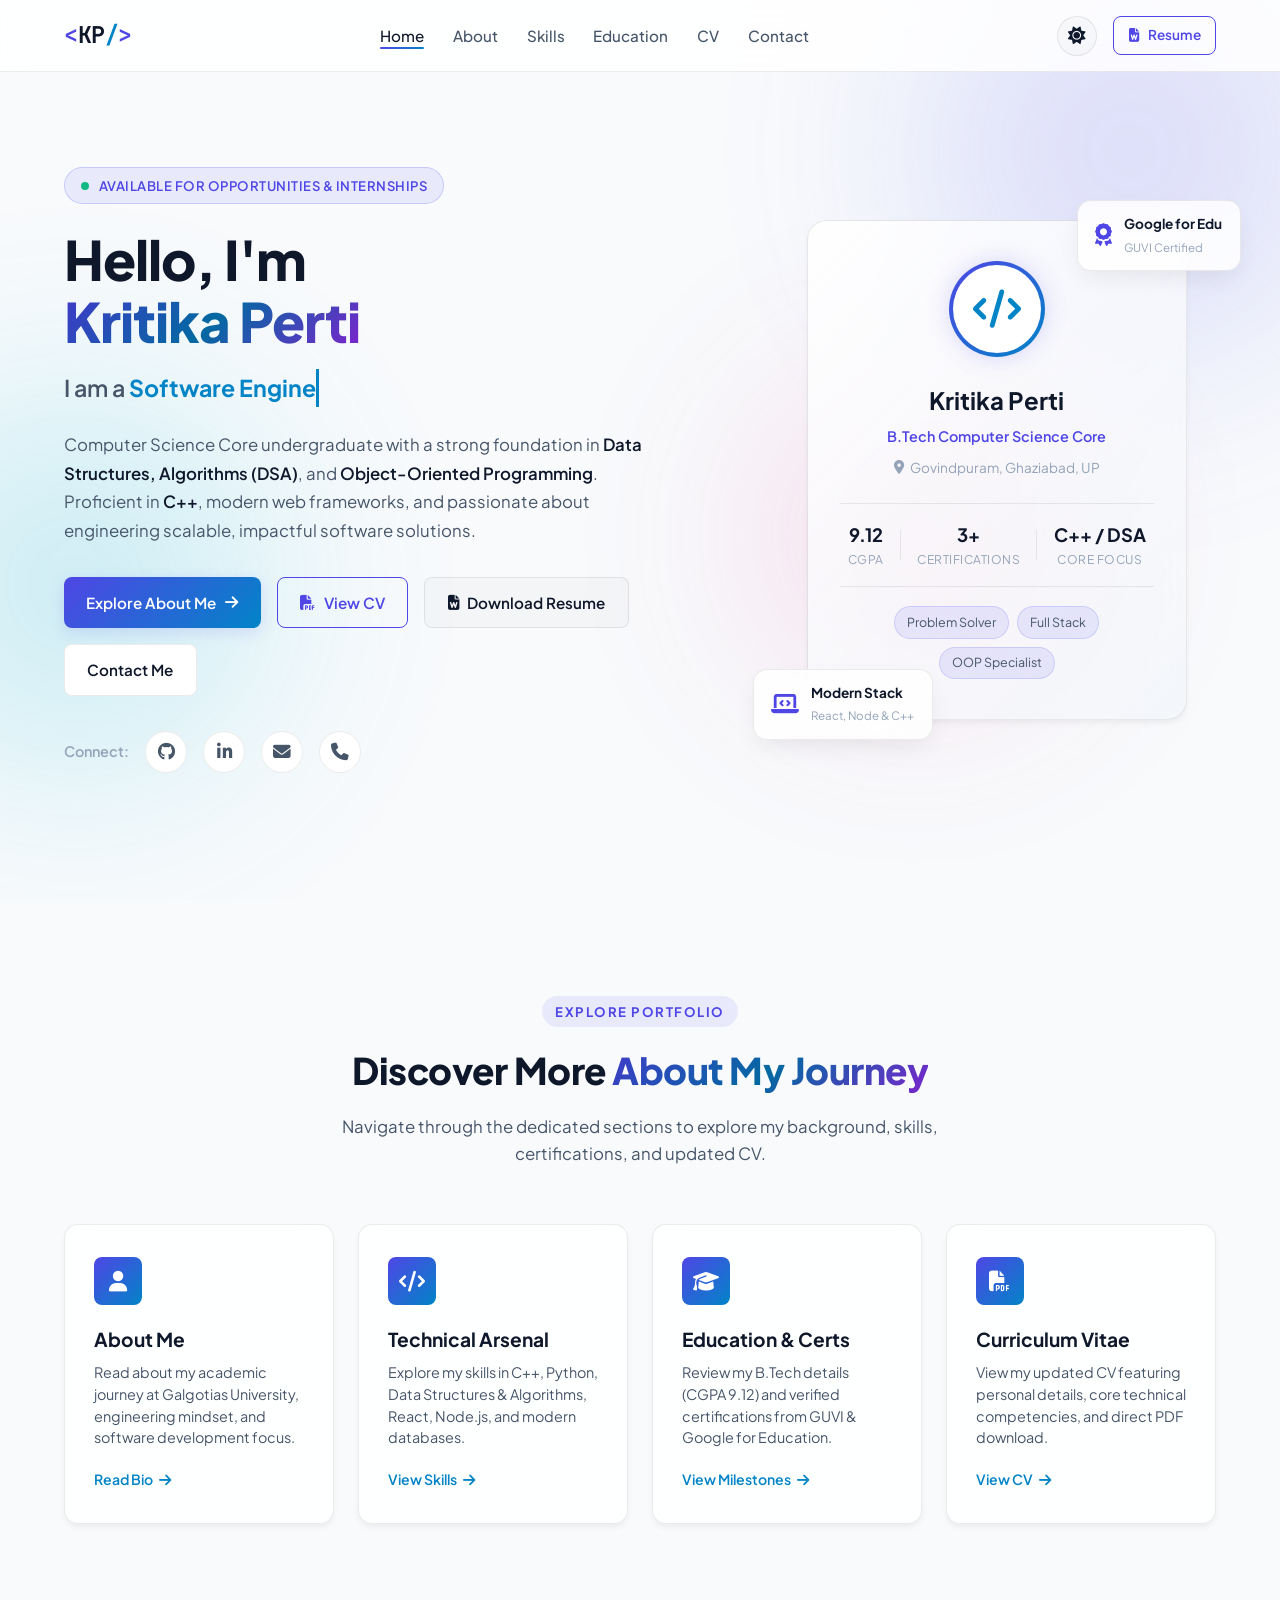
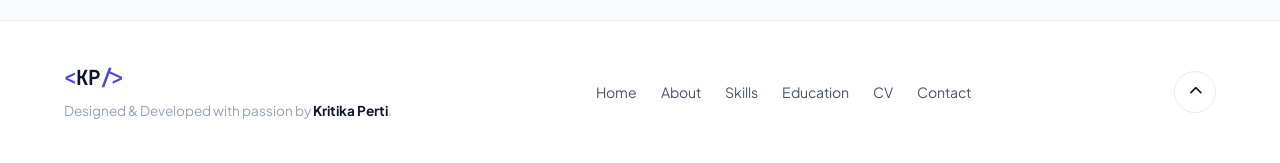
==== index.html @ fd6b256e "Initial commit: Multi-page portfolio and official CV website" ====
<!DOCTYPE html>
<html lang="en" data-theme="dark">
<head>
  <meta charset="UTF-8" />
  <meta name="viewport" content="width=device-width, initial-scale=1.0" />
  <title>Kritika Perti | Software Engineer & Developer</title>
  <meta name="description" content="Portfolio of Kritika Perti - Aspiring Software Engineer, C++ & DSA enthusiast, and Full Stack Developer." />
  
  <!-- Google Fonts -->
  <link rel="preconnect" href="https://fonts.googleapis.com" />
  <link rel="preconnect" href="https://fonts.gstatic.com" crossorigin />
  <link href="https://fonts.googleapis.com/css2?family=Plus+Jakarta+Sans:wght@300;400;500;600;700;800&family=JetBrains+Mono:wght@400;500&display=swap" rel="stylesheet" />

  <!-- Font Awesome Icons -->
  <link rel="stylesheet" href="https://cdnjs.cloudflare.com/ajax/libs/font-awesome/6.5.1/css/all.min.css" />

  <!-- Custom Stylesheet -->
  <link rel="stylesheet" href="style.css" />
</head>
<body>

  <!-- Floating Background Ambient Blobs -->
  <div class="blob-container" aria-hidden="true">
    <div class="ambient-blob blob-1"></div>
    <div class="ambient-blob blob-2"></div>
    <div class="ambient-blob blob-3"></div>
  </div>

  <!-- Navigation Bar -->
  <header class="header" id="header">
    <div class="container nav-container">
      <a href="index.html" class="logo">
        <span class="logo-bracket">&lt;</span>KP<span class="logo-dot">/</span><span class="logo-bracket">&gt;</span>
      </a>

      <nav class="navbar" id="navbar">
        <ul class="nav-list">
          <li class="nav-item"><a href="index.html" class="nav-link active">Home</a></li>
          <li class="nav-item"><a href="about.html" class="nav-link">About</a></li>
          <li class="nav-item"><a href="skills.html" class="nav-link">Skills</a></li>
          <li class="nav-item"><a href="education.html" class="nav-link">Education</a></li>
          <li class="nav-item"><a href="cv.html" class="nav-link">CV</a></li>
          <li class="nav-item"><a href="contact.html" class="nav-link">Contact</a></li>
        </ul>
      </nav>

      <div class="nav-actions">
        <!-- Theme Toggle Button -->
        <button id="theme-toggle" class="icon-btn" aria-label="Toggle dark/light theme" title="Toggle Theme">
          <i class="fa-solid fa-moon"></i>
        </button>

        <!-- Resume Download Button in Nav (Points to original Resume) -->
        <a href="KRITIKAPERTI_RESUME.docx" download="KRITIKAPERTI_RESUME.docx" class="btn btn-outline btn-sm nav-resume-btn" title="Download Resume Document">
          <i class="fa-solid fa-file-word"></i>
          <span>Resume</span>
        </a>

        <!-- Mobile Hamburger Toggle -->
        <button id="menu-toggle" class="menu-toggle" aria-label="Toggle navigation menu" aria-expanded="false">
          <span class="bar"></span>
          <span class="bar"></span>
          <span class="bar"></span>
        </button>
      </div>
    </div>
  </header>

  <main>
    <!-- Hero Section -->
    <section class="hero-section" id="hero">
      <div class="container hero-grid">
        <div class="hero-content">
          <div class="status-badge">
            <span class="pulsing-dot"></span>
            <span>Available for Opportunities & Internships</span>
          </div>

          <h1 class="hero-title">
            Hello, I'm <br />
            <span class="gradient-text">Kritika Perti</span>
          </h1>

          <div class="hero-subtitle">
            I am a <span class="typed-wrapper"><span id="typed-text"></span><span class="cursor">&nbsp;</span></span>
          </div>

          <p class="hero-description">
            Computer Science Core undergraduate with a strong foundation in <strong>Data Structures, Algorithms (DSA)</strong>, and <strong>Object-Oriented Programming</strong>. Proficient in <strong>C++</strong>, modern web frameworks, and passionate about engineering scalable, impactful software solutions.
          </p>

          <div class="hero-cta-group">
            <a href="about.html" class="btn btn-primary">
              <span>Explore About Me</span>
              <i class="fa-solid fa-arrow-right"></i>
            </a>
            <a href="cv.html" class="btn btn-outline">
              <i class="fa-solid fa-file-pdf"></i>
              <span>View CV</span>
            </a>
            <a href="KRITIKAPERTI_RESUME.docx" download="KRITIKAPERTI_RESUME.docx" class="btn btn-glass">
              <i class="fa-solid fa-file-word"></i>
              <span>Download Resume</span>
            </a>
            <a href="contact.html" class="btn btn-secondary">
              <span>Contact Me</span>
            </a>
          </div>

          <div class="hero-socials">
            <span class="socials-label">Connect:</span>
            <a href="https://github.com/kritikaperti" target="_blank" rel="noopener noreferrer" class="social-icon" aria-label="GitHub">
              <i class="fa-brands fa-github"></i>
            </a>
            <a href="https://www.linkedin.com/in/kritikaperti/" target="_blank" rel="noopener noreferrer" class="social-icon" aria-label="LinkedIn">
              <i class="fa-brands fa-linkedin-in"></i>
            </a>
            <a href="mailto:pertikritika11@gmail.com" class="social-icon" aria-label="Email">
              <i class="fa-solid fa-envelope"></i>
            </a>
            <a href="tel:+917838963138" class="social-icon" aria-label="Phone">
              <i class="fa-solid fa-phone"></i>
            </a>
          </div>
        </div>

        <div class="hero-visual">
          <div class="profile-card-wrapper">
            <div class="profile-card glass-panel">
              <div class="card-avatar">
                <div class="avatar-inner">
                  <i class="fa-solid fa-code"></i>
                </div>
              </div>
              <h2 class="profile-name">Kritika Perti</h2>
              <p class="profile-title">B.Tech Computer Science Core</p>
              <div class="profile-location">
                <i class="fa-solid fa-location-dot"></i>
                <span>Govindpuram, Ghaziabad, UP</span>
              </div>

              <div class="profile-stats">
                <div class="stat-item">
                  <span class="stat-value">9.12</span>
                  <span class="stat-label">CGPA</span>
                </div>
                <div class="stat-divider"></div>
                <div class="stat-item">
                  <span class="stat-value">3+</span>
                  <span class="stat-label">Certifications</span>
                </div>
                <div class="stat-divider"></div>
                <div class="stat-item">
                  <span class="stat-value">C++ / DSA</span>
                  <span class="stat-label">Core Focus</span>
                </div>
              </div>

              <div class="profile-tags">
                <span class="tag">Problem Solver</span>
                <span class="tag">Full Stack</span>
                <span class="tag">OOP Specialist</span>
              </div>
            </div>

            <!-- Floating Badges -->
            <div class="floating-badge badge-top-right glass-panel">
              <i class="fa-solid fa-award text-accent"></i>
              <div>
                <strong>Google for Edu</strong>
                <small>GUVI Certified</small>
              </div>
            </div>

            <div class="floating-badge badge-bottom-left glass-panel">
              <i class="fa-solid fa-laptop-code text-accent"></i>
              <div>
                <strong>Modern Stack</strong>
                <small>React, Node & C++</small>
              </div>
            </div>
          </div>
        </div>
      </div>
    </section>

    <!-- Quick Navigation Hub -->
    <section class="section">
      <div class="container">
        <div class="section-header text-center">
          <span class="section-tag">Explore Portfolio</span>
          <h2 class="section-title">Discover More <span class="gradient-text">About My Journey</span></h2>
          <p class="section-subtitle">Navigate through the dedicated sections to explore my background, skills, certifications, and updated CV.</p>
        </div>

        <div class="home-nav-cards">
          <!-- Card 1 -->
          <a href="about.html" class="nav-explore-card glass-panel">
            <div class="nav-explore-icon">
              <i class="fa-solid fa-user"></i>
            </div>
            <h3>About Me</h3>
            <p>Read about my academic journey at Galgotias University, engineering mindset, and software development focus.</p>
            <span class="explore-link-text">Read Bio <i class="fa-solid fa-arrow-right"></i></span>
          </a>

          <!-- Card 2 -->
          <a href="skills.html" class="nav-explore-card glass-panel">
            <div class="nav-explore-icon">
              <i class="fa-solid fa-code"></i>
            </div>
            <h3>Technical Arsenal</h3>
            <p>Explore my skills in C++, Python, Data Structures & Algorithms, React, Node.js, and modern databases.</p>
            <span class="explore-link-text">View Skills <i class="fa-solid fa-arrow-right"></i></span>
          </a>

          <!-- Card 3 -->
          <a href="education.html" class="nav-explore-card glass-panel">
            <div class="nav-explore-icon">
              <i class="fa-solid fa-graduation-cap"></i>
            </div>
            <h3>Education &amp; Certs</h3>
            <p>Review my B.Tech details (CGPA 9.12) and verified certifications from GUVI & Google for Education.</p>
            <span class="explore-link-text">View Milestones <i class="fa-solid fa-arrow-right"></i></span>
          </a>

          <!-- Card 4 -->
          <a href="cv.html" class="nav-explore-card glass-panel">
            <div class="nav-explore-icon">
              <i class="fa-solid fa-file-pdf"></i>
            </div>
            <h3>Curriculum Vitae</h3>
            <p>View my updated CV featuring personal details, core technical competencies, and direct PDF download.</p>
            <span class="explore-link-text">View CV <i class="fa-solid fa-arrow-right"></i></span>
          </a>
        </div>
      </div>
    </section>
  </main>

  <!-- Footer -->
  <footer class="footer">
    <div class="container footer-content">
      <div class="footer-left">
        <a href="index.html" class="footer-logo">
          <span class="logo-bracket">&lt;</span>KP<span class="logo-dot">/</span><span class="logo-bracket">&gt;</span>
        </a>
        <p class="footer-copy">
          Designed &amp; Developed with passion by <strong>Kritika Perti</strong>.
        </p>
      </div>

      <div class="footer-center">
        <ul class="footer-nav">
          <li><a href="index.html" class="active">Home</a></li>
          <li><a href="about.html">About</a></li>
          <li><a href="skills.html">Skills</a></li>
          <li><a href="education.html">Education</a></li>
          <li><a href="cv.html">CV</a></li>
          <li><a href="contact.html">Contact</a></li>
        </ul>
      </div>

      <div class="footer-right">
        <button id="back-to-top" class="back-to-top-btn" title="Back to Top" aria-label="Back to top">
          <i class="fa-solid fa-chevron-up"></i>
        </button>
      </div>
    </div>
  </footer>

  <!-- Toast Notification Container -->
  <div id="toast" class="toast" role="alert" aria-live="assertive"></div>

  <!-- Custom Scripts -->
  <script src="script.js"></script>
</body>
</html>
---- style.css ----
/* ==========================================================================
   PORTFOLIO STYLESHEET - KRITIKA PERTI
   Modern Glassmorphism & High-Contrast Design
   ========================================================================== */

/* --- CSS Variables / Design Tokens --- */
:root {
  /* Color Palette - Dark Mode (Default) */
  --bg-base: #0a0e17;
  --bg-surface: #111827;
  --bg-card: rgba(17, 24, 39, 0.7);
  --bg-card-hover: rgba(28, 37, 56, 0.85);
  --bg-glass: rgba(255, 255, 255, 0.04);
  --border-glass: rgba(255, 255, 255, 0.08);
  --border-glass-hover: rgba(99, 102, 241, 0.35);

  --text-primary: #f9fafb;
  --text-secondary: #9ca3af;
  --text-muted: #6b7280;

  --accent-primary: #6366f1;       /* Indigo */
  --accent-secondary: #06b6d4;     /* Cyan */
  --accent-tertiary: #ec4899;      /* Pink */
  --accent-glow: rgba(99, 102, 241, 0.25);

  --gradient-primary: linear-gradient(135deg, #6366f1 0%, #06b6d4 100%);
  --gradient-card: linear-gradient(135deg, rgba(255, 255, 255, 0.05) 0%, rgba(255, 255, 255, 0.01) 100%);
  --gradient-text: linear-gradient(135deg, #818cf8 0%, #38bdf8 50%, #c084fc 100%);

  --shadow-sm: 0 4px 6px -1px rgba(0, 0, 0, 0.3);
  --shadow-md: 0 10px 25px -5px rgba(0, 0, 0, 0.4);
  --shadow-lg: 0 20px 40px -10px rgba(0, 0, 0, 0.6);
  --shadow-glow: 0 0 25px var(--accent-glow);

  --radius-sm: 8px;
  --radius-md: 14px;
  --radius-lg: 20px;
  --radius-full: 9999px;

  --font-main: 'Plus Jakarta Sans', -apple-system, BlinkMacSystemFont, sans-serif;
  --font-mono: 'JetBrains Mono', monospace;

  --header-height: 72px;
  --transition-fast: 0.2s ease;
  --transition-normal: 0.3s cubic-bezier(0.4, 0, 0.2, 1);
}

/* Light Theme Variables */
[data-theme="light"] {
  --bg-base: #f8fafc;
  --bg-surface: #ffffff;
  --bg-card: rgba(255, 255, 255, 0.85);
  --bg-card-hover: rgba(255, 255, 255, 0.95);
  --bg-glass: rgba(0, 0, 0, 0.02);
  --border-glass: rgba(0, 0, 0, 0.08);
  --border-glass-hover: rgba(99, 102, 241, 0.4);

  --text-primary: #0f172a;
  --text-secondary: #475569;
  --text-muted: #94a3b8;

  --accent-primary: #4f46e5;
  --accent-secondary: #0284c7;
  --accent-glow: rgba(79, 70, 229, 0.15);

  --gradient-primary: linear-gradient(135deg, #4f46e5 0%, #0284c7 100%);
  --gradient-card: linear-gradient(135deg, rgba(255, 255, 255, 0.9) 0%, rgba(241, 245, 249, 0.6) 100%);
  --gradient-text: linear-gradient(135deg, #4338ca 0%, #0369a1 50%, #7e22ce 100%);

  --shadow-sm: 0 4px 6px -1px rgba(0, 0, 0, 0.06);
  --shadow-md: 0 10px 25px -5px rgba(0, 0, 0, 0.08);
  --shadow-lg: 0 20px 40px -10px rgba(0, 0, 0, 0.1);
  --shadow-glow: 0 0 25px rgba(79, 70, 229, 0.2);
}

/* --- Global Resets & Base --- */
*, *::before, *::after {
  box-sizing: border-box;
  margin: 0;
  padding: 0;
}

html {
  scroll-behavior: smooth;
  font-size: 16px;
}

body {
  font-family: var(--font-main);
  background-color: var(--bg-base);
  color: var(--text-primary);
  line-height: 1.65;
  overflow-x: hidden;
  transition: background-color var(--transition-normal), color var(--transition-normal);
  position: relative;
  min-height: 100vh;
}

a {
  color: inherit;
  text-decoration: none;
  transition: color var(--transition-fast);
}

button {
  font-family: inherit;
  cursor: pointer;
  border: none;
  background: none;
  outline: none;
}

img {
  max-width: 100%;
  height: auto;
  display: block;
}

/* Container */
.container {
  width: 100%;
  max-width: 1200px;
  margin: 0 auto;
  padding: 0 1.5rem;
}

/* Section Spacing */
.section {
  padding: 6rem 0;
  position: relative;
}

/* Subpage Dedicated Layout */
.subpage-wrapper {
  padding-top: calc(var(--header-height) + 3.5rem);
  padding-bottom: 5.5rem;
  min-height: calc(100vh - var(--header-height));
  position: relative;
  z-index: 1;
}

.page-next-cta {
  margin-top: 4rem;
  padding: 2.2rem;
  text-align: center;
  display: flex;
  align-items: center;
  justify-content: space-between;
  flex-wrap: wrap;
  gap: 1.5rem;
}

.page-next-cta h3 {
  font-size: 1.35rem;
  font-weight: 700;
  margin-bottom: 0.3rem;
}

.page-next-cta p {
  color: var(--text-secondary);
  font-size: 0.95rem;
}

.home-nav-cards {
  display: grid;
  grid-template-columns: repeat(auto-fit, minmax(250px, 1fr));
  gap: 1.5rem;
  margin-top: 3.5rem;
}

/* CV Page Styles */
.cv-action-bar {
  display: flex;
  justify-content: center;
  align-items: center;
  gap: 1rem;
  margin-bottom: 2.5rem;
  flex-wrap: wrap;
}

.cv-viewer-wrapper {
  max-width: 860px;
  margin: 0 auto;
  padding: 2.5rem;
  background: var(--bg-card);
  border: 1px solid var(--border-glass);
  border-radius: var(--radius-lg);
  box-shadow: var(--shadow-lg);
}

.cv-paper {
  background: #ffffff;
  color: #1a1a1a;
  padding: 3rem 2.5rem;
  border-radius: var(--radius-sm);
  box-shadow: 0 5px 25px rgba(0, 0, 0, 0.15);
  font-size: 0.95rem;
  line-height: 1.5;
}

.cv-paper a {
  color: #0f4c81;
}

.cv-paper a:hover {
  text-decoration: underline;
}

.cv-paper-header {
  text-align: center;
  border-bottom: 2px solid #0f4c81;
  padding-bottom: 0.8rem;
  margin-bottom: 1.2rem;
}

.cv-paper-name {
  font-size: 1.85rem;
  font-weight: 800;
  color: #0f4c81;
  text-transform: uppercase;
  letter-spacing: 1px;
  margin-bottom: 0.2rem;
}

.cv-paper-target {
  font-size: 0.98rem;
  font-weight: 600;
  color: #444444;
  margin-bottom: 0.4rem;
}

.cv-paper-contact {
  display: flex;
  flex-wrap: wrap;
  justify-content: center;
  gap: 0.8rem;
  font-size: 0.88rem;
  color: #555555;
}

.cv-paper-section {
  margin-bottom: 1.2rem;
}

.cv-paper-section-title {
  font-size: 1.05rem;
  font-weight: 700;
  color: #0f4c81;
  text-transform: uppercase;
  letter-spacing: 0.8px;
  border-bottom: 1px solid #d0d7de;
  padding-bottom: 0.25rem;
  margin-bottom: 0.6rem;
}

.cv-paper-table {
  width: 100%;
  border-collapse: collapse;
  font-size: 0.9rem;
}

.cv-paper-table td {
  padding: 0.25rem 0;
  vertical-align: top;
}

.cv-paper-cat {
  font-weight: 700;
  color: #222222;
  width: 28%;
}

.cv-paper-val {
  color: #333333;
  width: 72%;
}

.cv-paper-entry {
  margin-bottom: 0.75rem;
}

.cv-paper-entry-head {
  display: flex;
  justify-content: space-between;
  font-weight: 700;
  font-size: 0.95rem;
  color: #1a1a1a;
}

.cv-paper-entry-sub {
  display: flex;
  justify-content: space-between;
  font-size: 0.88rem;
  color: #555555;
  margin-top: 0.1rem;
}

.nav-explore-card {
  padding: 2rem 1.8rem;
  display: flex;
  flex-direction: column;
  align-items: flex-start;
  text-decoration: none;
  border-radius: var(--radius-md);
  transition: transform var(--transition-normal), border-color var(--transition-normal), box-shadow var(--transition-normal);
}

.nav-explore-card:hover {
  transform: translateY(-4px);
  border-color: var(--accent-primary);
  box-shadow: 0 10px 25px var(--accent-glow);
}

.nav-explore-icon {
  width: 48px;
  height: 48px;
  border-radius: var(--radius-sm);
  background: var(--gradient-primary);
  display: flex;
  align-items: center;
  justify-content: center;
  color: #ffffff;
  font-size: 1.3rem;
  margin-bottom: 1.2rem;
}

.nav-explore-card h3 {
  font-size: 1.2rem;
  font-weight: 700;
  margin-bottom: 0.4rem;
  color: var(--text-primary);
}

.nav-explore-card p {
  font-size: 0.9rem;
  color: var(--text-secondary);
  margin-bottom: 1.2rem;
  line-height: 1.5;
}

.explore-link-text {
  font-size: 0.88rem;
  font-weight: 600;
  color: var(--accent-secondary);
  display: inline-flex;
  align-items: center;
  gap: 0.4rem;
  transition: gap var(--transition-fast);
}

.nav-explore-card:hover .explore-link-text {
  gap: 0.7rem;
}

/* Typography & Utility */
.gradient-text {
  background: var(--gradient-text);
  -webkit-background-clip: text;
  -webkit-text-fill-color: transparent;
  display: inline-block;
}

.text-center {
  text-align: center;
}

.text-accent {
  color: var(--accent-primary);
}

/* Ambient Background Blur Blobs */
.blob-container {
  position: fixed;
  top: 0;
  left: 0;
  width: 100vw;
  height: 100vh;
  pointer-events: none;
  z-index: 0;
  overflow: hidden;
}

.ambient-blob {
  position: absolute;
  border-radius: 50%;
  filter: blur(100px);
  opacity: 0.25;
  transition: transform 0.5s ease-out;
  animation: floatBlobs 18s ease-in-out infinite alternate;
}

.blob-1 {
  width: 500px;
  height: 500px;
  background: radial-gradient(circle, #6366f1, transparent);
  top: -100px;
  right: -100px;
}

.blob-2 {
  width: 450px;
  height: 450px;
  background: radial-gradient(circle, #06b6d4, transparent);
  bottom: 10%;
  left: -150px;
  animation-delay: -5s;
}

.blob-3 {
  width: 350px;
  height: 350px;
  background: radial-gradient(circle, #ec4899, transparent);
  top: 40%;
  right: 15%;
  animation-delay: -10s;
}

@keyframes floatBlobs {
  0% { transform: translate(0, 0) scale(1); }
  50% { transform: translate(40px, 30px) scale(1.08); }
  100% { transform: translate(-30px, -20px) scale(0.95); }
}

/* Glassmorphism Panel */
.glass-panel {
  background: var(--bg-card);
  backdrop-filter: blur(16px);
  -webkit-backdrop-filter: blur(16px);
  border: 1px solid var(--border-glass);
  border-radius: var(--radius-md);
  box-shadow: var(--shadow-sm);
  transition: transform var(--transition-normal), border-color var(--transition-normal), box-shadow var(--transition-normal);
}

.glass-panel:hover {
  border-color: var(--border-glass-hover);
  box-shadow: var(--shadow-md);
}

/* ==========================================================================
   NAVIGATION HEADER
   ========================================================================== */
.header {
  position: fixed;
  top: 0;
  left: 0;
  width: 100%;
  height: var(--header-height);
  z-index: 1000;
  background: rgba(10, 14, 23, 0.75);
  backdrop-filter: blur(16px);
  -webkit-backdrop-filter: blur(16px);
  border-bottom: 1px solid var(--border-glass);
  transition: background-color var(--transition-normal), border-color var(--transition-normal);
}

[data-theme="light"] .header {
  background: rgba(255, 255, 255, 0.85);
}

.nav-container {
  display: flex;
  align-items: center;
  justify-content: space-between;
  height: 100%;
}

/* Logo */
.logo {
  font-family: var(--font-mono);
  font-size: 1.45rem;
  font-weight: 700;
  color: var(--text-primary);
  display: inline-flex;
  align-items: center;
  letter-spacing: -0.5px;
}

.logo-bracket {
  color: var(--accent-primary);
  transition: transform var(--transition-fast);
}

.logo:hover .logo-bracket {
  transform: scale(1.15);
}

.logo-dot {
  color: var(--accent-secondary);
}

/* Nav Menu */
.navbar {
  display: flex;
  align-items: center;
}

.nav-list {
  display: flex;
  list-style: none;
  gap: 1.8rem;
  align-items: center;
}

.nav-link {
  font-size: 0.95rem;
  font-weight: 500;
  color: var(--text-secondary);
  position: relative;
  padding: 0.3rem 0;
  transition: color var(--transition-fast);
}

.nav-link:hover,
.nav-link.active {
  color: var(--text-primary);
}

.nav-link::after {
  content: '';
  position: absolute;
  bottom: 0;
  left: 0;
  width: 0%;
  height: 2px;
  background: var(--gradient-primary);
  transition: width var(--transition-fast);
  border-radius: 2px;
}

.nav-link:hover::after,
.nav-link.active::after {
  width: 100%;
}

/* Nav Actions */
.nav-actions {
  display: flex;
  align-items: center;
  gap: 1rem;
}

.icon-btn {
  display: flex;
  align-items: center;
  justify-content: center;
  width: 40px;
  height: 40px;
  border-radius: 50%;
  background: var(--bg-glass);
  border: 1px solid var(--border-glass);
  color: var(--text-primary);
  font-size: 1.1rem;
  transition: all var(--transition-fast);
}

.icon-btn:hover {
  background: var(--accent-glow);
  border-color: var(--accent-primary);
  transform: translateY(-2px);
}

.nav-resume-btn {
  display: inline-flex;
}

/* Mobile Toggle */
.menu-toggle {
  display: none;
  flex-direction: column;
  justify-content: space-between;
  width: 28px;
  height: 20px;
  background: transparent;
  cursor: pointer;
  z-index: 1010;
}

.menu-toggle .bar {
  height: 2.5px;
  width: 100%;
  background-color: var(--text-primary);
  border-radius: 2px;
  transition: all var(--transition-fast);
}

.menu-toggle.active .bar:nth-child(1) {
  transform: translateY(8.5px) rotate(45deg);
}

.menu-toggle.active .bar:nth-child(2) {
  opacity: 0;
}

.menu-toggle.active .bar:nth-child(3) {
  transform: translateY(-8.5px) rotate(-45deg);
}

/* ==========================================================================
   BUTTONS
   ========================================================================== */
.btn {
  display: inline-flex;
  align-items: center;
  justify-content: center;
  gap: 0.55rem;
  font-size: 0.95rem;
  font-weight: 600;
  padding: 0.75rem 1.4rem;
  border-radius: var(--radius-sm);
  transition: all var(--transition-normal);
  text-decoration: none;
  cursor: pointer;
  white-space: nowrap;
}

.btn-sm {
  padding: 0.45rem 0.9rem;
  font-size: 0.85rem;
  border-radius: var(--radius-sm);
}

.btn-primary {
  background: var(--gradient-primary);
  color: #ffffff;
  box-shadow: 0 4px 15px var(--accent-glow);
}

.btn-primary:hover {
  transform: translateY(-2px);
  box-shadow: 0 6px 20px rgba(99, 102, 241, 0.4);
}

.btn-outline {
  background: transparent;
  border: 1.5px solid var(--accent-primary);
  color: var(--accent-primary);
}

.btn-outline:hover {
  background: var(--accent-primary);
  color: #ffffff;
  transform: translateY(-2px);
  box-shadow: 0 4px 15px var(--accent-glow);
}

.btn-glass {
  background: var(--bg-glass);
  border: 1px solid var(--border-glass);
  color: var(--text-primary);
}

.btn-glass:hover {
  background: rgba(255, 255, 255, 0.1);
  border-color: var(--accent-secondary);
  transform: translateY(-2px);
}

.btn-secondary {
  background: var(--bg-surface);
  border: 1px solid var(--border-glass);
  color: var(--text-primary);
}

.btn-secondary:hover {
  background: var(--bg-card-hover);
  border-color: var(--border-glass-hover);
  transform: translateY(-2px);
}

/* ==========================================================================
   HERO SECTION
   ========================================================================== */
.hero-section {
  min-height: 100vh;
  display: flex;
  align-items: center;
  padding-top: calc(var(--header-height) + 2rem);
  padding-bottom: 4rem;
  position: relative;
  z-index: 1;
}

.hero-grid {
  display: grid;
  grid-template-columns: 1.2fr 0.8fr;
  gap: 3.5rem;
  align-items: center;
}

.status-badge {
  display: inline-flex;
  align-items: center;
  gap: 0.6rem;
  background: rgba(99, 102, 241, 0.1);
  border: 1px solid rgba(99, 102, 241, 0.25);
  color: var(--accent-primary);
  font-size: 0.82rem;
  font-weight: 600;
  padding: 0.4rem 1rem;
  border-radius: var(--radius-full);
  margin-bottom: 1.5rem;
  text-transform: uppercase;
  letter-spacing: 0.5px;
}

.pulsing-dot {
  width: 8px;
  height: 8px;
  border-radius: 50%;
  background: #10b981;
  box-shadow: 0 0 0 0 rgba(16, 185, 129, 0.7);
  animation: pulseDot 1.8s infinite;
}

@keyframes pulseDot {
  0% { box-shadow: 0 0 0 0 rgba(16, 185, 129, 0.7); }
  70% { box-shadow: 0 0 0 8px rgba(16, 185, 129, 0); }
  100% { box-shadow: 0 0 0 0 rgba(16, 185, 129, 0); }
}

.hero-title {
  font-size: 3.4rem;
  font-weight: 800;
  line-height: 1.15;
  margin-bottom: 1rem;
  letter-spacing: -1px;
}

.hero-subtitle {
  font-size: 1.45rem;
  font-weight: 600;
  color: var(--text-secondary);
  margin-bottom: 1.5rem;
  min-height: 2.2rem;
}

.typed-wrapper {
  color: var(--accent-secondary);
  font-weight: 700;
}

.cursor {
  display: inline-block;
  background-color: var(--accent-secondary);
  width: 2.5px;
  animation: blinkCursor 0.8s infinite;
}

@keyframes blinkCursor {
  0%, 100% { opacity: 1; }
  50% { opacity: 0; }
}

.hero-description {
  font-size: 1.05rem;
  color: var(--text-secondary);
  max-width: 580px;
  margin-bottom: 2rem;
  line-height: 1.7;
}

.hero-description strong {
  color: var(--text-primary);
  font-weight: 600;
}

.hero-cta-group {
  display: flex;
  flex-wrap: wrap;
  gap: 1rem;
  margin-bottom: 2.2rem;
}

.hero-socials {
  display: flex;
  align-items: center;
  gap: 1rem;
}

.socials-label {
  font-size: 0.9rem;
  font-weight: 600;
  color: var(--text-muted);
}

.social-icon {
  display: flex;
  align-items: center;
  justify-content: center;
  width: 42px;
  height: 42px;
  border-radius: 50%;
  background: var(--bg-surface);
  border: 1px solid var(--border-glass);
  color: var(--text-secondary);
  font-size: 1.1rem;
  transition: all var(--transition-fast);
}

.social-icon:hover {
  color: #ffffff;
  background: var(--accent-primary);
  border-color: var(--accent-primary);
  transform: translateY(-3px);
  box-shadow: 0 6px 15px var(--accent-glow);
}

/* Hero Profile Card Visual */
.profile-card-wrapper {
  position: relative;
  display: flex;
  justify-content: center;
}

.profile-card {
  width: 100%;
  max-width: 380px;
  padding: 2.5rem 2rem;
  text-align: center;
  border-radius: var(--radius-lg);
  position: relative;
  background: var(--gradient-card);
}

.card-avatar {
  width: 96px;
  height: 96px;
  border-radius: 50%;
  margin: 0 auto 1.5rem;
  padding: 4px;
  background: var(--gradient-primary);
  box-shadow: var(--shadow-glow);
}

.avatar-inner {
  width: 100%;
  height: 100%;
  border-radius: 50%;
  background: var(--bg-surface);
  display: flex;
  align-items: center;
  justify-content: center;
  font-size: 2.4rem;
  color: var(--accent-secondary);
}

.profile-name {
  font-size: 1.5rem;
  font-weight: 700;
  margin-bottom: 0.25rem;
}

.profile-title {
  font-size: 0.9rem;
  color: var(--accent-primary);
  font-weight: 600;
  margin-bottom: 0.5rem;
}

.profile-location {
  font-size: 0.85rem;
  color: var(--text-muted);
  display: flex;
  align-items: center;
  justify-content: center;
  gap: 0.4rem;
  margin-bottom: 1.5rem;
}

.profile-stats {
  display: flex;
  align-items: center;
  justify-content: space-around;
  padding: 1rem 0;
  margin: 1.2rem 0;
  border-top: 1px solid var(--border-glass);
  border-bottom: 1px solid var(--border-glass);
}

.stat-item {
  display: flex;
  flex-direction: column;
}

.stat-value {
  font-size: 1.15rem;
  font-weight: 700;
  color: var(--text-primary);
}

.stat-label {
  font-size: 0.75rem;
  color: var(--text-muted);
  text-transform: uppercase;
  letter-spacing: 0.5px;
}

.stat-divider {
  width: 1px;
  height: 30px;
  background: var(--border-glass);
}

.profile-tags {
  display: flex;
  flex-wrap: wrap;
  gap: 0.5rem;
  justify-content: center;
}

.tag {
  font-size: 0.78rem;
  padding: 0.3rem 0.75rem;
  background: rgba(99, 102, 241, 0.12);
  color: var(--text-secondary);
  border: 1px solid rgba(99, 102, 241, 0.2);
  border-radius: var(--radius-full);
}

/* Floating Badges */
.floating-badge {
  position: absolute;
  padding: 0.75rem 1.1rem;
  display: flex;
  align-items: center;
  gap: 0.75rem;
  font-size: 0.85rem;
  z-index: 2;
  box-shadow: var(--shadow-md);
  animation: floatCard 6s ease-in-out infinite alternate;
}

.floating-badge i {
  font-size: 1.4rem;
}

.floating-badge strong {
  display: block;
  font-size: 0.85rem;
  color: var(--text-primary);
}

.floating-badge small {
  font-size: 0.72rem;
  color: var(--text-muted);
}

.badge-top-right {
  top: -20px;
  right: -25px;
}

.badge-bottom-left {
  bottom: -20px;
  left: -25px;
  animation-delay: -3s;
}

@keyframes floatCard {
  0% { transform: translateY(0); }
  100% { transform: translateY(-10px); }
}

/* ==========================================================================
   SECTION COMMON HEADINGS
   ========================================================================== */
.section-header {
  margin-bottom: 3.5rem;
}

.section-tag {
  display: inline-block;
  font-size: 0.82rem;
  font-weight: 700;
  text-transform: uppercase;
  letter-spacing: 1.5px;
  color: var(--accent-primary);
  background: rgba(99, 102, 241, 0.1);
  padding: 0.3rem 0.8rem;
  border-radius: var(--radius-full);
  margin-bottom: 0.8rem;
}

.section-title {
  font-size: 2.3rem;
  font-weight: 800;
  letter-spacing: -0.5px;
  margin-bottom: 0.75rem;
}

.section-subtitle {
  font-size: 1.05rem;
  color: var(--text-secondary);
  max-width: 600px;
  margin: 0 auto;
}

/* ==========================================================================
   ABOUT SECTION
   ========================================================================== */
.about-grid {
  display: grid;
  grid-template-columns: repeat(3, 1fr);
  gap: 1.8rem;
  margin-bottom: 2.5rem;
}

.about-card {
  padding: 2.2rem 1.8rem;
}

.about-icon {
  width: 52px;
  height: 52px;
  border-radius: var(--radius-sm);
  background: var(--gradient-primary);
  display: flex;
  align-items: center;
  justify-content: center;
  font-size: 1.5rem;
  color: #ffffff;
  margin-bottom: 1.4rem;
  box-shadow: 0 6px 16px var(--accent-glow);
}

.about-card h3 {
  font-size: 1.25rem;
  margin-bottom: 0.8rem;
  font-weight: 700;
}

.about-card p {
  color: var(--text-secondary);
  font-size: 0.95rem;
  line-height: 1.65;
}

.stats-row {
  display: grid;
  grid-template-columns: repeat(4, 1fr);
  padding: 2rem;
  text-align: center;
  gap: 1.5rem;
}

.metric-number {
  display: block;
  font-size: 2.5rem;
  font-weight: 800;
  color: var(--text-primary);
  background: var(--gradient-text);
  -webkit-background-clip: text;
  -webkit-text-fill-color: transparent;
  line-height: 1.1;
  margin-bottom: 0.4rem;
}

.metric-desc {
  font-size: 0.88rem;
  color: var(--text-muted);
  font-weight: 500;
}

/* ==========================================================================
   SKILLS SECTION
   ========================================================================== */
.skills-grid {
  display: grid;
  grid-template-columns: repeat(2, 1fr);
  gap: 2rem;
}

.skill-category-card {
  padding: 2.2rem;
}

.skill-card-header {
  display: flex;
  align-items: center;
  gap: 1rem;
  margin-bottom: 1.5rem;
}

.skill-card-icon {
  width: 44px;
  height: 44px;
  border-radius: var(--radius-sm);
  background: rgba(99, 102, 241, 0.15);
  border: 1px solid rgba(99, 102, 241, 0.3);
  display: flex;
  align-items: center;
  justify-content: center;
  font-size: 1.25rem;
  color: var(--accent-primary);
}

.skill-card-header h3 {
  font-size: 1.25rem;
  font-weight: 700;
}

.skill-tags-wrapper {
  display: flex;
  flex-wrap: wrap;
  gap: 0.75rem;
}

.skill-badge {
  display: inline-flex;
  align-items: center;
  gap: 0.5rem;
  padding: 0.55rem 1rem;
  background: var(--bg-surface);
  border: 1px solid var(--border-glass);
  border-radius: var(--radius-sm);
  font-size: 0.9rem;
  font-weight: 500;
  color: var(--text-primary);
  transition: all var(--transition-fast);
}

.skill-badge i {
  color: var(--accent-secondary);
  font-size: 1rem;
}

.skill-badge:hover {
  background: var(--accent-glow);
  border-color: var(--accent-primary);
  transform: translateY(-2px);
  box-shadow: 0 4px 12px var(--accent-glow);
}

/* ==========================================================================
   PROJECTS SECTION
   ========================================================================== */
.project-filters {
  display: flex;
  justify-content: center;
  gap: 0.8rem;
  margin-bottom: 2.8rem;
  flex-wrap: wrap;
}

.filter-btn {
  padding: 0.55rem 1.3rem;
  border-radius: var(--radius-full);
  font-size: 0.9rem;
  font-weight: 600;
  background: var(--bg-card);
  border: 1px solid var(--border-glass);
  color: var(--text-secondary);
  transition: all var(--transition-fast);
}

.filter-btn:hover,
.filter-btn.active {
  background: var(--accent-primary);
  color: #ffffff;
  border-color: var(--accent-primary);
  box-shadow: 0 4px 15px var(--accent-glow);
}

.projects-grid {
  display: grid;
  grid-template-columns: repeat(2, 1fr);
  gap: 2rem;
}

.project-card {
  display: flex;
  flex-direction: column;
  overflow: hidden;
}

.project-card.hidden {
  display: none;
}

@keyframes fadeIn {
  from {
    opacity: 0;
    transform: translateY(12px);
  }
  to {
    opacity: 1;
    transform: translateY(0);
  }
}

/* Gradient decorative headers for projects */
.project-banner {
  height: 160px;
  position: relative;
  display: flex;
  align-items: center;
  justify-content: center;
  border-bottom: 1px solid var(--border-glass);
}

.project-banner-1 {
  background: linear-gradient(135deg, #1e1b4b 0%, #312e81 50%, #4338ca 100%);
}
.project-banner-2 {
  background: linear-gradient(135deg, #064e3b 0%, #065f46 50%, #047857 100%);
}
.project-banner-3 {
  background: linear-gradient(135deg, #1e293b 0%, #0f172a 50%, #334155 100%);
}
.project-banner-4 {
  background: linear-gradient(135deg, #4a044e 0%, #701a75 50%, #86198f 100%);
}

.project-overlay-icon {
  width: 60px;
  height: 60px;
  border-radius: 50%;
  background: rgba(255, 255, 255, 0.15);
  backdrop-filter: blur(8px);
  display: flex;
  align-items: center;
  justify-content: center;
  font-size: 1.8rem;
  color: #ffffff;
  box-shadow: 0 8px 20px rgba(0, 0, 0, 0.25);
  transition: transform var(--transition-normal);
}

.project-card:hover .project-overlay-icon {
  transform: scale(1.15) rotate(6deg);
}

.project-content {
  padding: 1.8rem;
  display: flex;
  flex-direction: column;
  flex-grow: 1;
}

.project-type-tag {
  font-size: 0.78rem;
  font-weight: 700;
  text-transform: uppercase;
  color: var(--accent-secondary);
  letter-spacing: 0.5px;
  margin-bottom: 0.5rem;
}

.project-title {
  font-size: 1.25rem;
  font-weight: 700;
  margin-bottom: 0.8rem;
  line-height: 1.35;
}

.project-description {
  color: var(--text-secondary);
  font-size: 0.92rem;
  line-height: 1.6;
  margin-bottom: 1.4rem;
  flex-grow: 1;
}

.project-tech-stack {
  display: flex;
  flex-wrap: wrap;
  gap: 0.45rem;
  margin-bottom: 1.5rem;
}

.project-tech-stack span {
  font-family: var(--font-mono);
  font-size: 0.78rem;
  padding: 0.25rem 0.6rem;
  background: var(--bg-glass);
  border: 1px solid var(--border-glass);
  border-radius: 4px;
  color: var(--text-muted);
}

.project-links {
  display: flex;
  gap: 0.8rem;
  align-items: center;
}

/* ==========================================================================
   EDUCATION & CERTIFICATIONS TIMELINE
   ========================================================================== */
.timeline-grid {
  display: grid;
  grid-template-columns: repeat(2, 1fr);
  gap: 2.5rem;
}

.column-header {
  display: flex;
  align-items: center;
  gap: 0.8rem;
  margin-bottom: 1.8rem;
}

.column-header i {
  font-size: 1.5rem;
  color: var(--accent-primary);
}

.column-header h3 {
  font-size: 1.4rem;
  font-weight: 700;
}

.timeline-wrapper {
  display: flex;
  flex-direction: column;
  gap: 1.5rem;
}

.timeline-card {
  padding: 1.8rem;
  position: relative;
  border-left: 3px solid var(--accent-primary);
}

.timeline-meta {
  display: flex;
  align-items: center;
  justify-content: space-between;
  margin-bottom: 0.6rem;
  flex-wrap: wrap;
  gap: 0.5rem;
}

.timeline-year {
  font-size: 0.82rem;
  font-weight: 600;
  color: var(--text-muted);
  font-family: var(--font-mono);
}

.timeline-badge-score,
.timeline-badge-org {
  font-size: 0.78rem;
  font-weight: 700;
  padding: 0.2rem 0.65rem;
  border-radius: var(--radius-full);
  background: rgba(16, 185, 129, 0.15);
  color: #10b981;
  border: 1px solid rgba(16, 185, 129, 0.3);
}

.timeline-badge-org {
  background: rgba(99, 102, 241, 0.15);
  color: var(--accent-primary);
  border-color: rgba(99, 102, 241, 0.3);
}

.timeline-title {
  font-size: 1.15rem;
  font-weight: 700;
  margin-bottom: 0.3rem;
}

.timeline-institution {
  font-size: 0.9rem;
  color: var(--accent-secondary);
  font-weight: 500;
  margin-bottom: 0.6rem;
}

.timeline-details {
  font-size: 0.88rem;
  color: var(--text-secondary);
  line-height: 1.55;
}

.cert-link-wrapper {
  margin-top: 1rem;
}

.cert-verify-link {
  display: inline-flex;
  align-items: center;
  gap: 0.4rem;
  font-size: 0.82rem;
  font-weight: 600;
  color: var(--accent-primary);
}

.cert-verify-link:hover {
  text-decoration: underline;
  color: var(--accent-secondary);
}

/* ==========================================================================
   CONTACT SECTION
   ========================================================================== */
.contact-grid {
  display: grid;
  grid-template-columns: 0.9fr 1.1fr;
  gap: 2.5rem;
  align-items: flex-start;
}

.contact-info-col {
  display: flex;
  flex-direction: column;
  gap: 1.2rem;
}

.contact-info-card {
  display: flex;
  align-items: center;
  gap: 1.2rem;
  padding: 1.4rem;
}

.contact-icon {
  width: 48px;
  height: 48px;
  border-radius: var(--radius-sm);
  background: rgba(99, 102, 241, 0.12);
  border: 1px solid rgba(99, 102, 241, 0.25);
  display: flex;
  align-items: center;
  justify-content: center;
  font-size: 1.3rem;
  color: var(--accent-primary);
  flex-shrink: 0;
}

.contact-text {
  flex-grow: 1;
}

.contact-label {
  display: block;
  font-size: 0.78rem;
  text-transform: uppercase;
  letter-spacing: 0.5px;
  color: var(--text-muted);
  margin-bottom: 0.2rem;
}

.contact-val {
  font-size: 0.98rem;
  font-weight: 600;
  color: var(--text-primary);
  word-break: break-word;
}

.highlight-link {
  color: var(--accent-primary);
  display: inline-flex;
  align-items: center;
  gap: 0.3rem;
}

.highlight-link:hover {
  color: var(--accent-secondary);
  text-decoration: underline;
}

.copy-btn {
  background: transparent;
  color: var(--text-muted);
  font-size: 1.1rem;
  padding: 0.5rem;
  border-radius: var(--radius-sm);
  transition: all var(--transition-fast);
}

.copy-btn:hover {
  color: var(--accent-primary);
  background: var(--bg-glass);
}

.contact-social-box {
  padding: 1.4rem;
  display: flex;
  align-items: center;
  justify-content: space-between;
}

.contact-social-box span {
  font-size: 0.9rem;
  font-weight: 600;
  color: var(--text-secondary);
}

.contact-social-icons {
  display: flex;
  gap: 0.75rem;
}

/* Contact Form */
.form-wrapper {
  padding: 2.2rem;
}

.form-group {
  margin-bottom: 1.3rem;
}

.form-group label {
  display: block;
  font-size: 0.88rem;
  font-weight: 600;
  margin-bottom: 0.4rem;
  color: var(--text-secondary);
}

.required {
  color: #ef4444;
}

.input-container {
  display: flex;
  align-items: center;
  gap: 0.75rem;
  background: var(--bg-surface);
  border: 1.5px solid var(--border-glass);
  border-radius: var(--radius-sm);
  padding: 0 1rem;
  transition: border-color var(--transition-fast), box-shadow var(--transition-fast);
}

.input-container i {
  color: var(--text-muted);
  font-size: 0.95rem;
}

.input-container input,
.input-container textarea {
  width: 100%;
  background: transparent;
  border: none;
  color: var(--text-primary);
  font-family: inherit;
  font-size: 0.95rem;
  padding: 0.8rem 0;
  outline: none;
}

.input-container.textarea-container {
  align-items: flex-start;
  padding-top: 0.8rem;
}

.input-container.textarea-container textarea {
  padding: 0;
  resize: vertical;
}

.input-container:focus-within {
  border-color: var(--accent-primary);
  box-shadow: 0 0 0 3px var(--accent-glow);
}

.error-msg {
  font-size: 0.78rem;
  color: #ef4444;
  margin-top: 0.3rem;
  display: block;
  min-height: 1.1rem;
}

.btn-submit {
  width: 100%;
  padding: 0.9rem;
  font-size: 1rem;
}

.form-feedback {
  margin-top: 1rem;
  padding: 0.85rem;
  border-radius: var(--radius-sm);
  font-size: 0.9rem;
  text-align: center;
}

.form-feedback.success {
  background: rgba(16, 185, 129, 0.15);
  border: 1px solid rgba(16, 185, 129, 0.3);
  color: #10b981;
}

.form-feedback.error {
  background: rgba(239, 68, 68, 0.15);
  border: 1px solid rgba(239, 68, 68, 0.3);
  color: #ef4444;
}

/* ==========================================================================
   FOOTER
   ========================================================================== */
.footer {
  border-top: 1px solid var(--border-glass);
  background: var(--bg-surface);
  padding: 2.5rem 0;
  position: relative;
  z-index: 10;
}

.footer-content {
  display: flex;
  align-items: center;
  justify-content: space-between;
  flex-wrap: wrap;
  gap: 1.5rem;
}

.footer-logo {
  font-family: var(--font-mono);
  font-size: 1.3rem;
  font-weight: 700;
  margin-bottom: 0.3rem;
  display: inline-block;
}

.footer-copy {
  font-size: 0.85rem;
  color: var(--text-muted);
}

.footer-copy strong {
  color: var(--text-primary);
}

.footer-nav {
  display: flex;
  list-style: none;
  gap: 1.5rem;
  flex-wrap: wrap;
}

.footer-nav a {
  font-size: 0.88rem;
  color: var(--text-secondary);
}

.footer-nav a:hover {
  color: var(--accent-primary);
}

.back-to-top-btn {
  width: 42px;
  height: 42px;
  border-radius: 50%;
  background: var(--bg-card);
  border: 1px solid var(--border-glass);
  color: var(--text-primary);
  display: flex;
  align-items: center;
  justify-content: center;
  transition: all var(--transition-fast);
}

.back-to-top-btn:hover {
  background: var(--accent-primary);
  color: #ffffff;
  transform: translateY(-3px);
  box-shadow: 0 4px 15px var(--accent-glow);
}

/* ==========================================================================
   TOAST NOTIFICATION
   ========================================================================== */
.toast {
  position: fixed;
  bottom: 25px;
  right: 25px;
  padding: 0.85rem 1.4rem;
  background: var(--bg-surface);
  border: 1px solid var(--border-glass);
  border-radius: var(--radius-sm);
  color: var(--text-primary);
  font-size: 0.9rem;
  font-weight: 600;
  box-shadow: var(--shadow-lg);
  transform: translateY(120px);
  opacity: 0;
  transition: all var(--transition-normal);
  z-index: 9999;
  display: flex;
  align-items: center;
  gap: 0.6rem;
}

.toast.show {
  transform: translateY(0);
  opacity: 1;
}

/* ==========================================================================
   RESPONSIVE DESIGN (MEDIA QUERIES)
   ========================================================================== */
@media (max-width: 1024px) {
  .hero-grid {
    grid-template-columns: 1fr;
    gap: 3.5rem;
    text-align: center;
  }

  .hero-title {
    font-size: 2.8rem;
  }

  .hero-description {
    margin: 0 auto 2rem;
  }

  .hero-cta-group,
  .hero-socials {
    justify-content: center;
  }

  .profile-card-wrapper {
    max-width: 450px;
    margin: 0 auto;
  }

  .about-grid {
    grid-template-columns: 1fr;
  }

  .skills-grid {
    grid-template-columns: 1fr;
  }

  .timeline-grid {
    grid-template-columns: 1fr;
  }

  .contact-grid {
    grid-template-columns: 1fr;
  }
}

@media (max-width: 768px) {
  .menu-toggle {
    display: flex;
  }

  .nav-resume-btn {
    display: none;
  }

  .navbar {
    position: fixed;
    top: var(--header-height);
    right: -100%;
    width: 260px;
    height: calc(100vh - var(--header-height));
    background: var(--bg-surface);
    border-left: 1px solid var(--border-glass);
    padding: 2.5rem 1.5rem;
    transition: right var(--transition-normal);
    box-shadow: var(--shadow-lg);
  }

  .navbar.open {
    right: 0;
  }

  .nav-list {
    flex-direction: column;
    align-items: flex-start;
    gap: 1.5rem;
  }

  .nav-link {
    font-size: 1.1rem;
  }

  .hero-title {
    font-size: 2.3rem;
  }

  .projects-grid {
    grid-template-columns: 1fr;
  }

  .stats-row {
    grid-template-columns: repeat(2, 1fr);
    gap: 2rem;
  }

  .floating-badge {
    display: none;
  }

  .footer-content {
    flex-direction: column;
    text-align: center;
    gap: 1.5rem;
  }

  .footer-center {
    order: 2;
  }

  .footer-nav {
    justify-content: center;
  }
}

@media (max-width: 480px) {
  .hero-title {
    font-size: 1.95rem;
  }

  .hero-subtitle {
    font-size: 1.15rem;
  }

  .hero-cta-group {
    flex-direction: column;
    width: 100%;
  }

  .hero-cta-group .btn {
    width: 100%;
  }

  .stats-row {
    grid-template-columns: 1fr;
  }
}
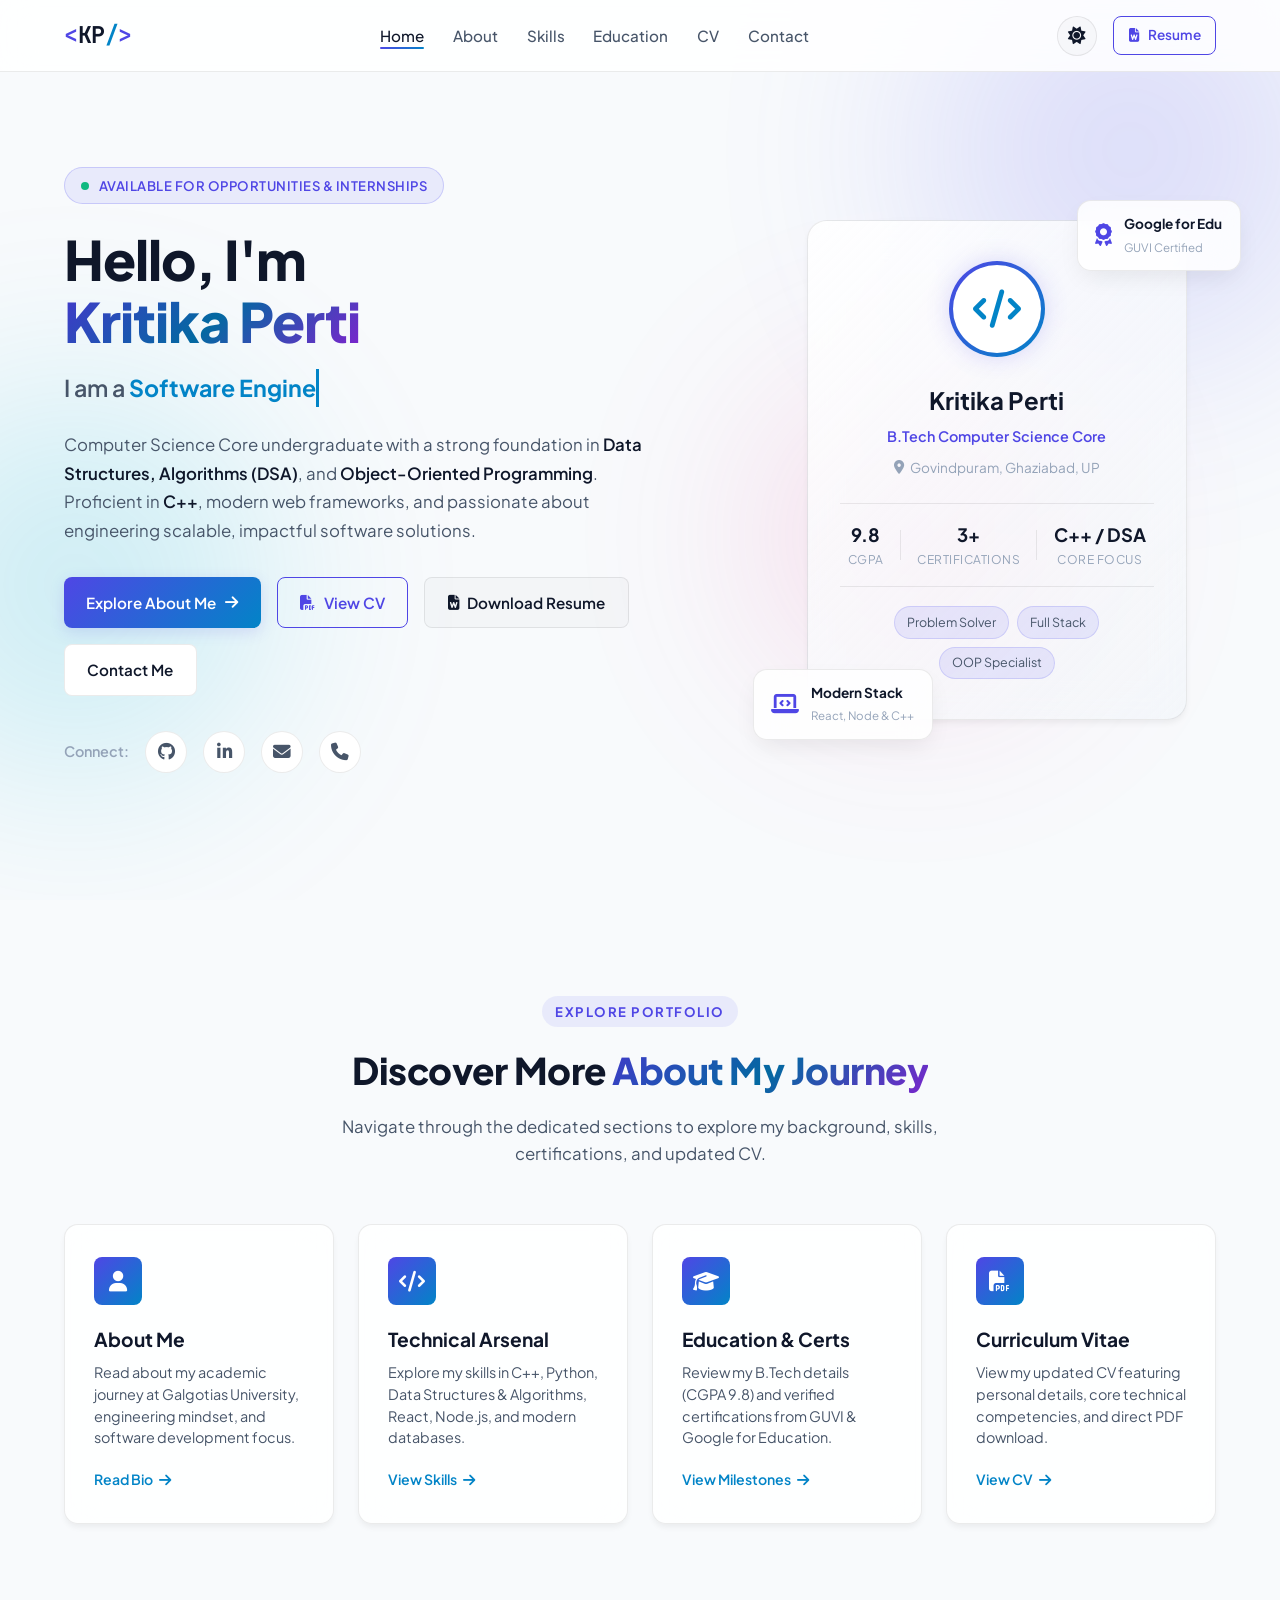
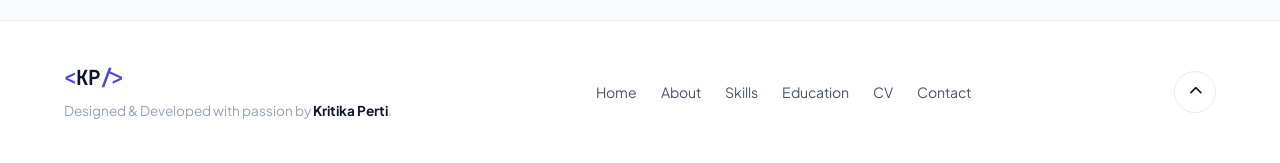
==== commit e384e2bf: "Update CGPA from 9.12 to 9.8 across website and CV" ====
--- a/index.html
+++ b/index.html
@@ -141,7 +141,7 @@
 
               <div class="profile-stats">
                 <div class="stat-item">
-                  <span class="stat-value">9.12</span>
+                  <span class="stat-value">9.8</span>
                   <span class="stat-label">CGPA</span>
                 </div>
                 <div class="stat-divider"></div>
@@ -220,7 +220,7 @@
               <i class="fa-solid fa-graduation-cap"></i>
             </div>
             <h3>Education &amp; Certs</h3>
-            <p>Review my B.Tech details (CGPA 9.12) and verified certifications from GUVI & Google for Education.</p>
+            <p>Review my B.Tech details (CGPA 9.8) and verified certifications from GUVI & Google for Education.</p>
             <span class="explore-link-text">View Milestones <i class="fa-solid fa-arrow-right"></i></span>
           </a>
 
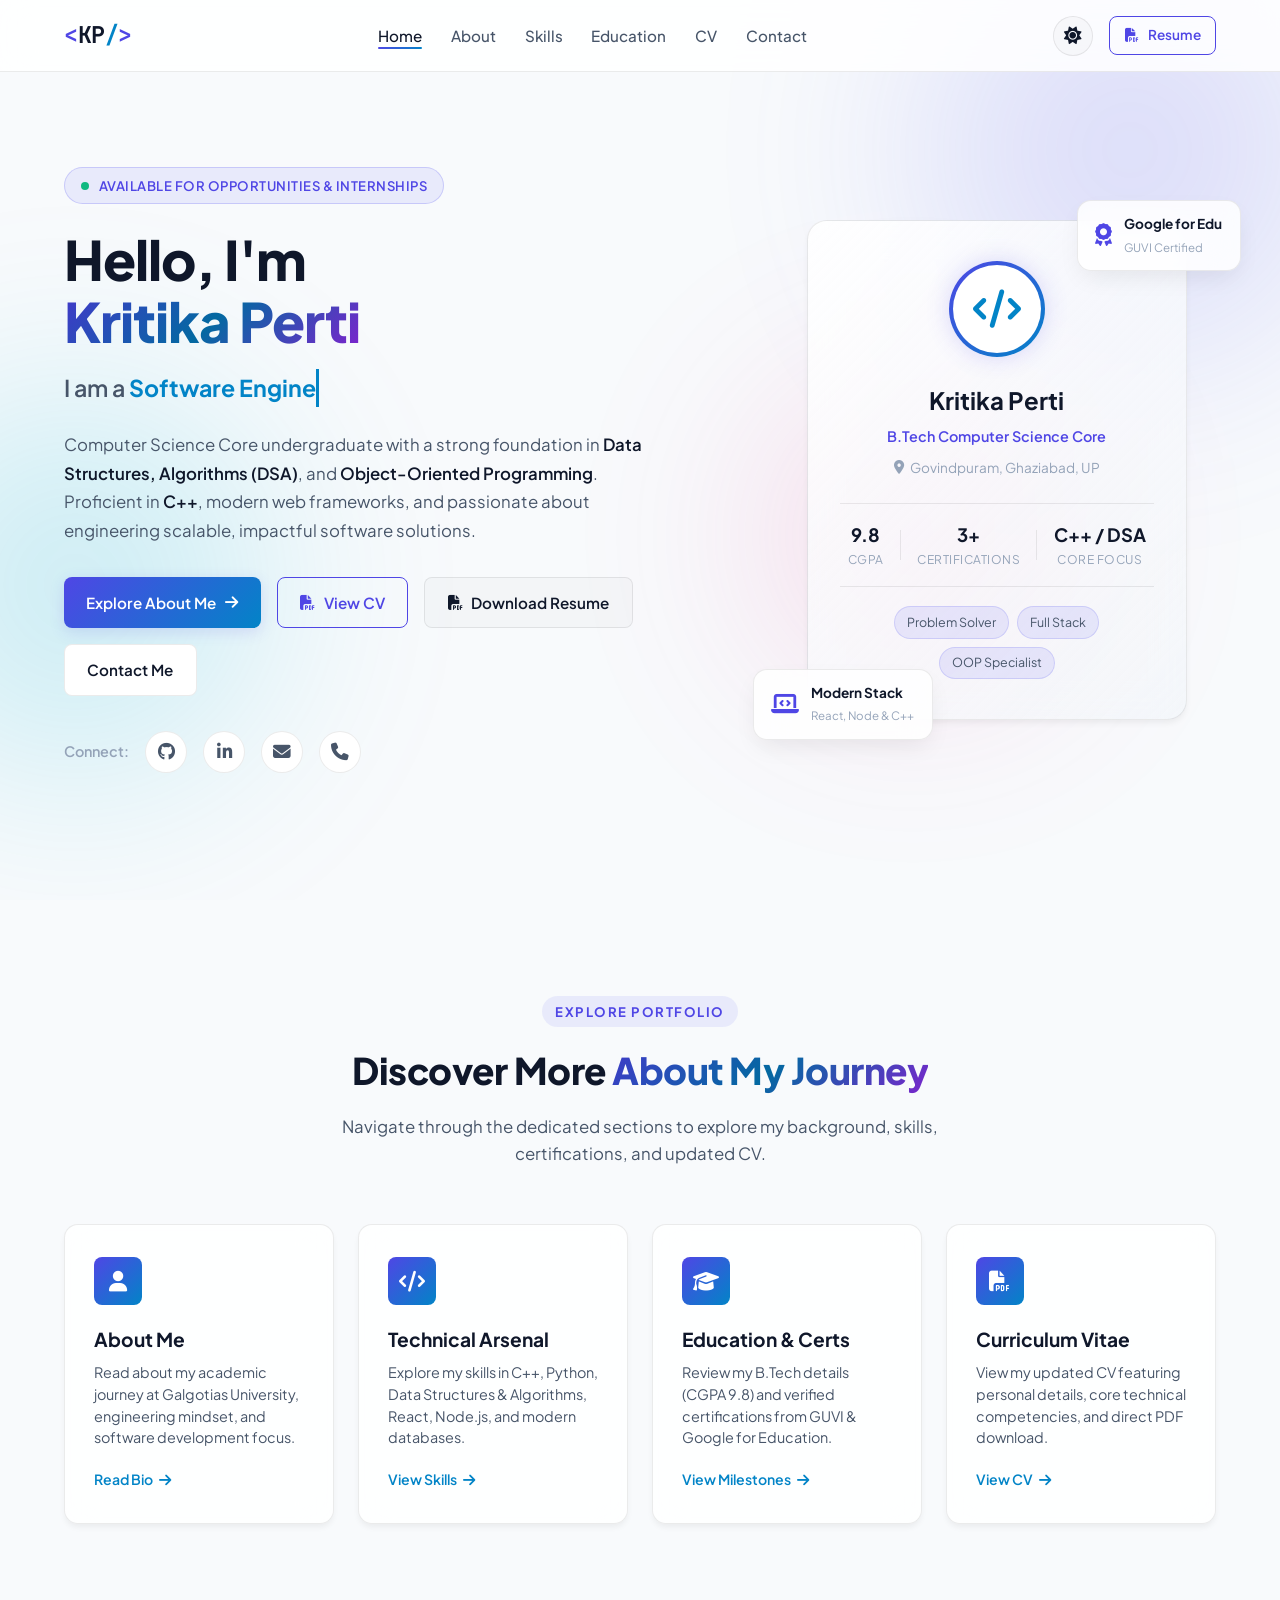
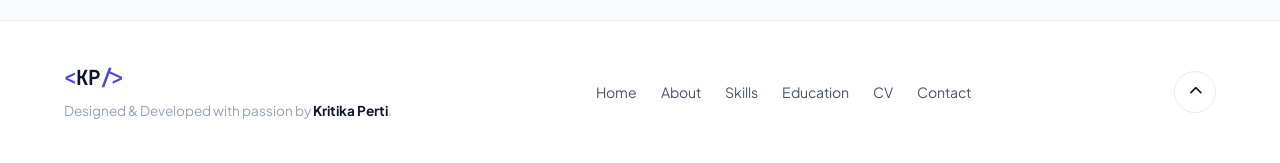
==== commit 67ca179b: "Attach updated resume (PDF and DOCX) across portfolio website" ====
--- a/index.html
+++ b/index.html
@@ -50,9 +50,9 @@
           <i class="fa-solid fa-moon"></i>
         </button>
 
-        <!-- Resume Download Button in Nav (Points to original Resume) -->
-        <a href="KRITIKAPERTI_RESUME.docx" download="KRITIKAPERTI_RESUME.docx" class="btn btn-outline btn-sm nav-resume-btn" title="Download Resume Document">
-          <i class="fa-solid fa-file-word"></i>
+        <!-- Resume Download Button in Nav -->
+        <a href="KRITIKAPERTI_RESUME.pdf" download="KRITIKAPERTI_RESUME.pdf" class="btn btn-outline btn-sm nav-resume-btn" title="Download Resume (PDF)">
+          <i class="fa-solid fa-file-pdf"></i>
           <span>Resume</span>
         </a>
 
@@ -98,8 +98,8 @@
               <i class="fa-solid fa-file-pdf"></i>
               <span>View CV</span>
             </a>
-            <a href="KRITIKAPERTI_RESUME.docx" download="KRITIKAPERTI_RESUME.docx" class="btn btn-glass">
-              <i class="fa-solid fa-file-word"></i>
+            <a href="KRITIKAPERTI_RESUME.pdf" download="KRITIKAPERTI_RESUME.pdf" class="btn btn-glass">
+              <i class="fa-solid fa-file-pdf"></i>
               <span>Download Resume</span>
             </a>
             <a href="contact.html" class="btn btn-secondary">
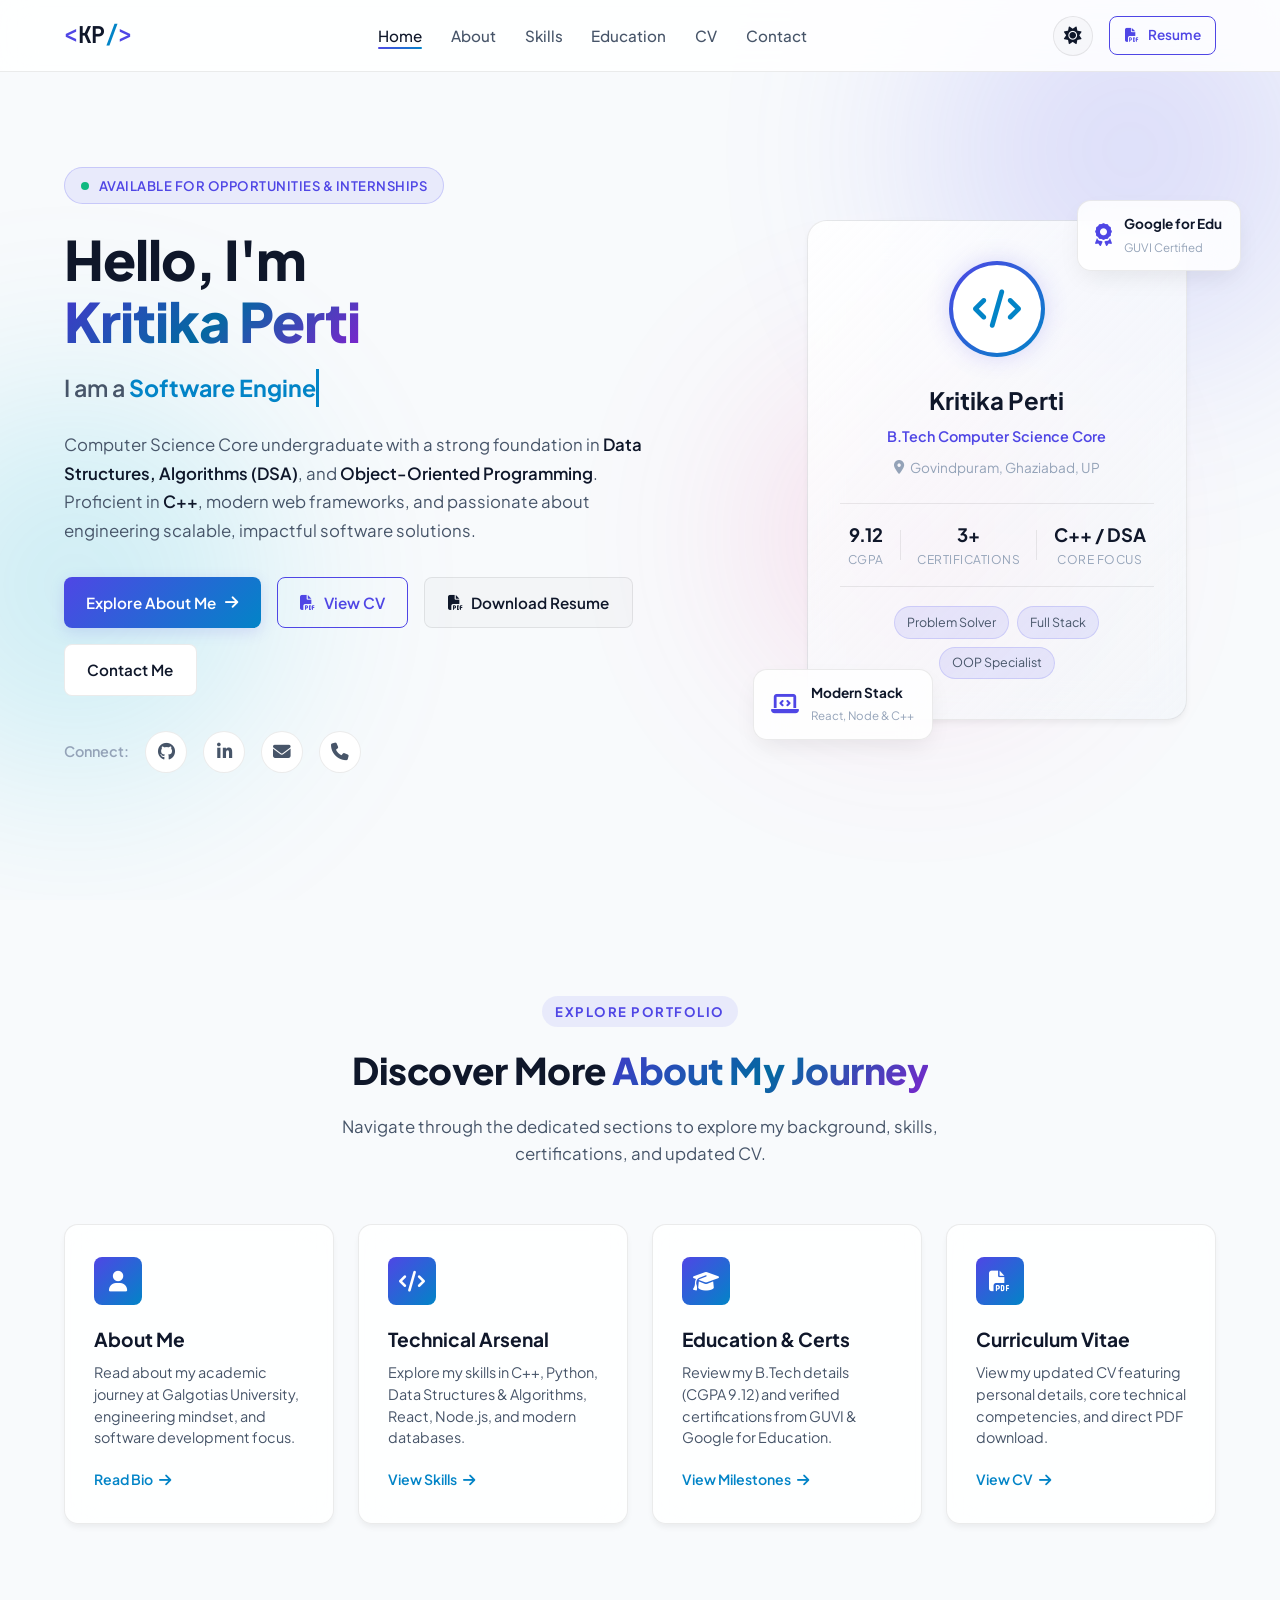
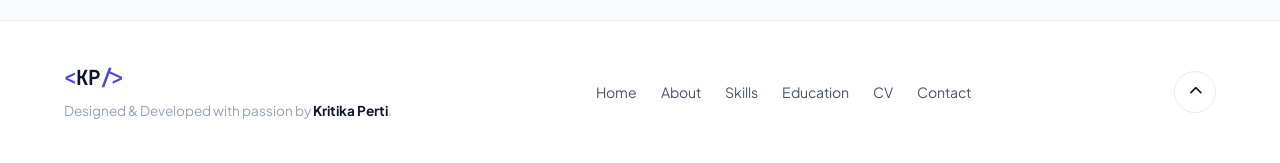
==== commit 5dd0f557: "Update CGPA to 9.12 across portfolio website and CV file" ====
--- a/index.html
+++ b/index.html
@@ -141,7 +141,7 @@
 
               <div class="profile-stats">
                 <div class="stat-item">
-                  <span class="stat-value">9.8</span>
+                  <span class="stat-value">9.12</span>
                   <span class="stat-label">CGPA</span>
                 </div>
                 <div class="stat-divider"></div>
@@ -220,7 +220,7 @@
               <i class="fa-solid fa-graduation-cap"></i>
             </div>
             <h3>Education &amp; Certs</h3>
-            <p>Review my B.Tech details (CGPA 9.8) and verified certifications from GUVI & Google for Education.</p>
+            <p>Review my B.Tech details (CGPA 9.12) and verified certifications from GUVI & Google for Education.</p>
             <span class="explore-link-text">View Milestones <i class="fa-solid fa-arrow-right"></i></span>
           </a>
 
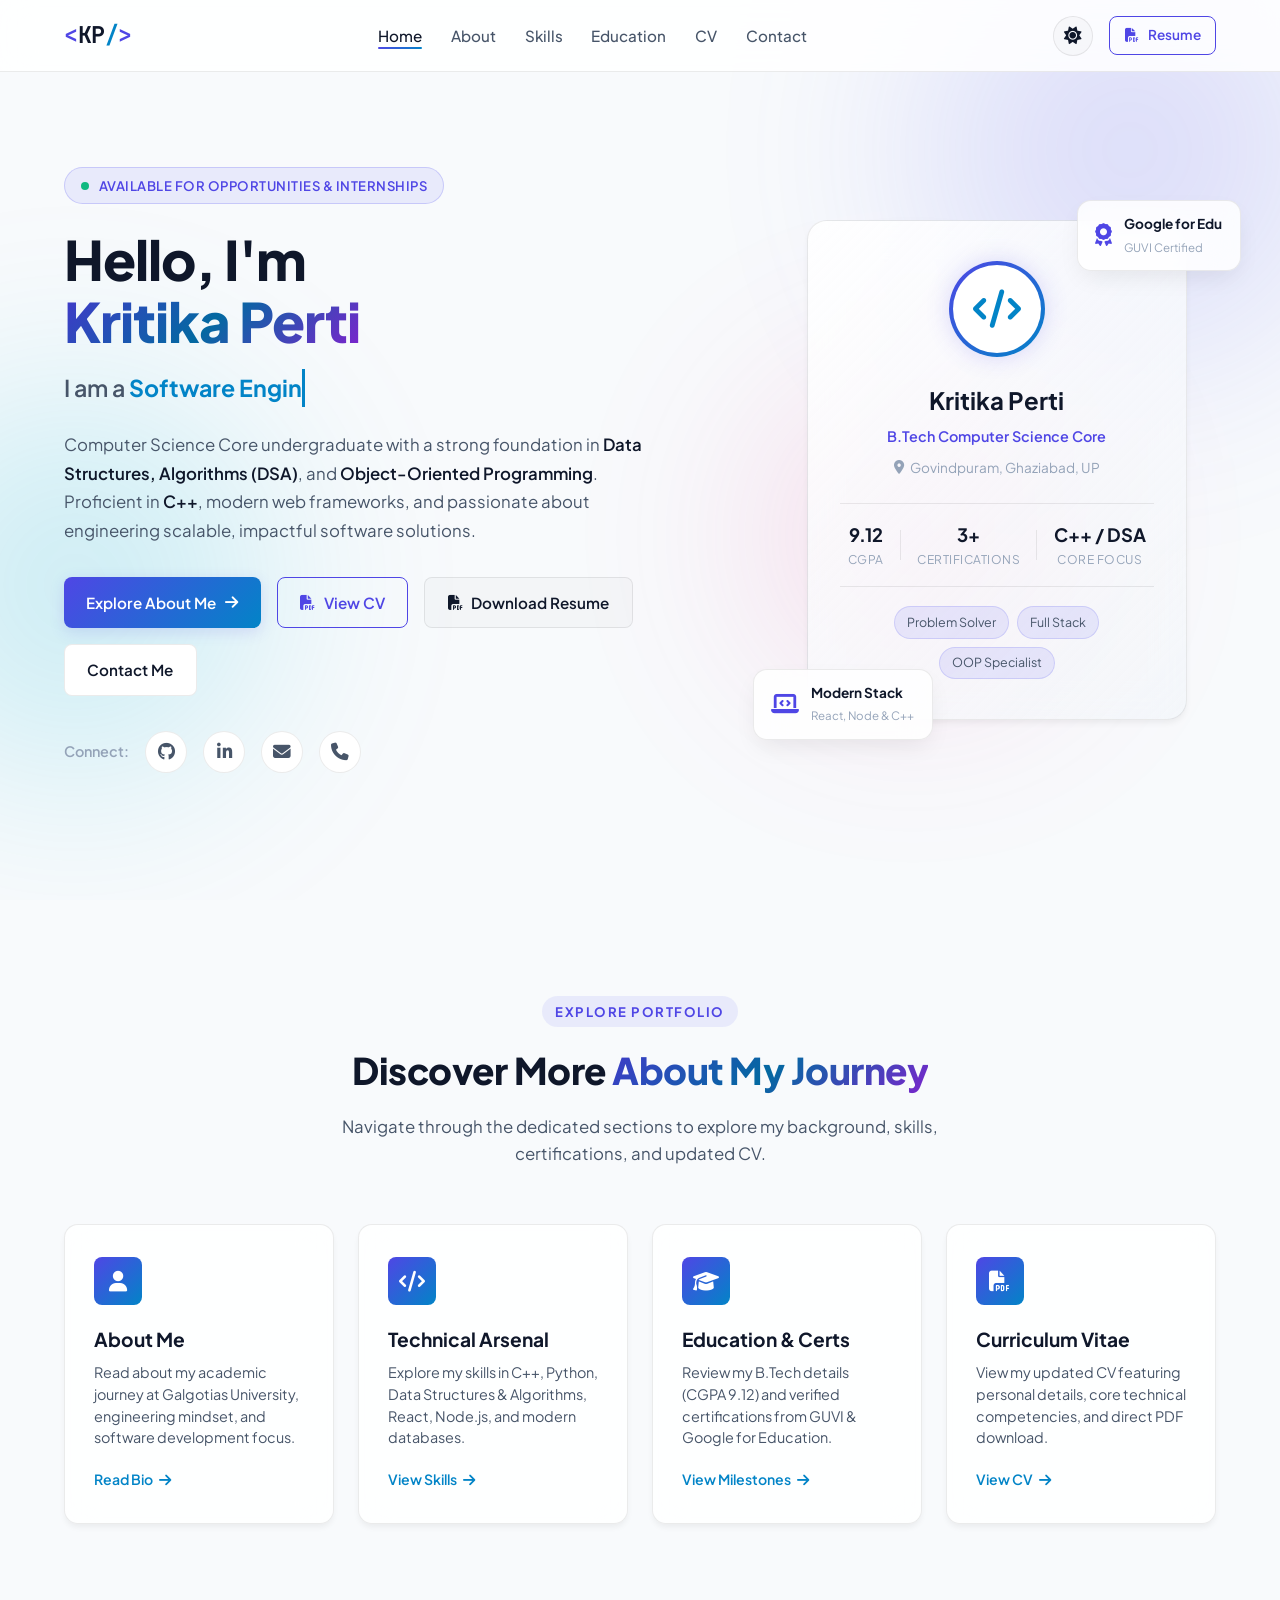
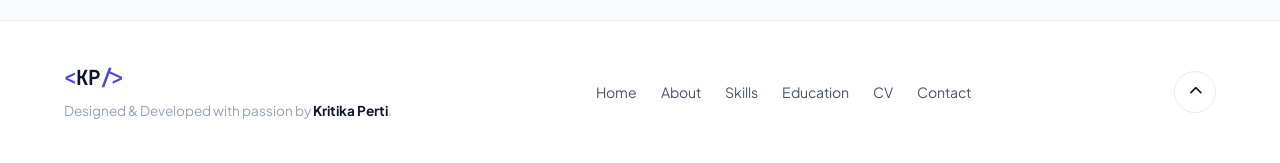
==== commit 8a82be49: "Add custom portfolio briefcase favicon and browser tab icons across website" ====
--- a/index.html
+++ b/index.html
@@ -6,6 +6,12 @@
   <title>Kritika Perti | Software Engineer & Developer</title>
   <meta name="description" content="Portfolio of Kritika Perti - Aspiring Software Engineer, C++ & DSA enthusiast, and Full Stack Developer." />
   
+  <!-- Favicon / Brand Icon -->
+  <link rel="icon" type="image/x-icon" href="favicon.ico" />
+  <link rel="icon" type="image/png" sizes="32x32" href="favicon-32x32.png" />
+  <link rel="icon" type="image/png" sizes="16x16" href="favicon-16x16.png" />
+  <link rel="apple-touch-icon" sizes="180x180" href="apple-touch-icon.png" />
+
   <!-- Google Fonts -->
   <link rel="preconnect" href="https://fonts.googleapis.com" />
   <link rel="preconnect" href="https://fonts.gstatic.com" crossorigin />
